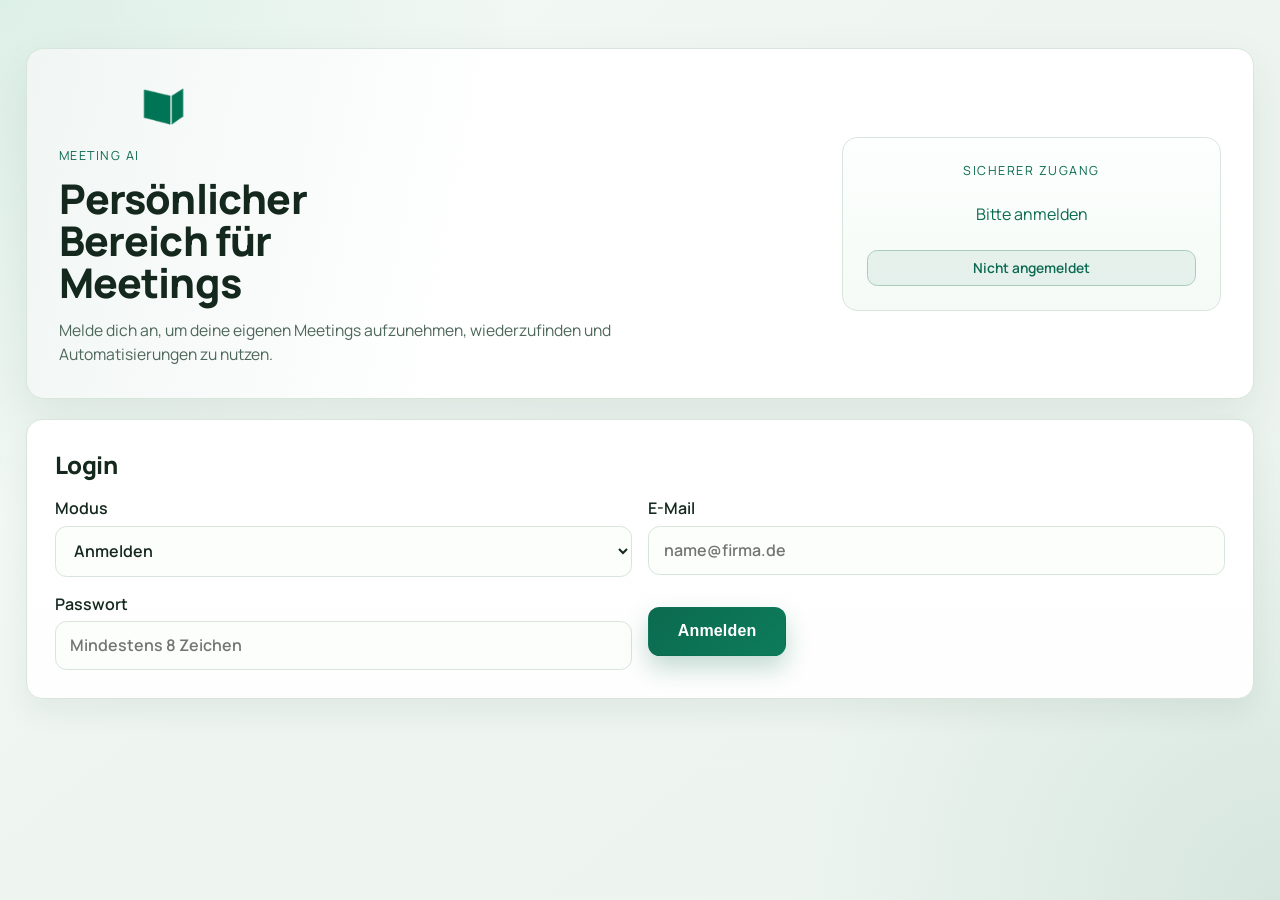
==== frontend/index.html @ eea680cb "initial: aurora minutes azure-only mit auto-update" ====
<!DOCTYPE html>
<html lang="de">
  <head>
    <meta charset="UTF-8" />
    <meta name="viewport" content="width=device-width, initial-scale=1.0" />
    <title>Aurora Minutes</title>
    <link rel="preconnect" href="https://fonts.googleapis.com" />
    <link rel="preconnect" href="https://fonts.gstatic.com" crossorigin />
    <link
      href="https://fonts.googleapis.com/css2?family=Manrope:wght@500;600;700;800&family=Outfit:wght@500;600;700;800&family=Space+Grotesk:wght@400;500;700&display=swap"
      rel="stylesheet"
    />
    <link rel="stylesheet" href="styles.css" />
    <script src="config.js?v=20260415a"></script>
    <script>
      (function () {
        var cfg = window.__APP_CONFIG__ || {};
        var t = cfg.UI_THEME || localStorage.getItem("app-theme") || "aurora";
        document.documentElement.dataset.theme = t;
        if (t === "meetingai") document.title = "Meeting AI Minutes";
      })();
    </script>
  </head>
  <body>
    <main class="app-shell">
      <header class="hero">
        <div id="profileMenu" class="profile-menu hidden">
          <button id="profileMenuTrigger" class="profile-trigger" type="button" aria-expanded="false" aria-haspopup="true">
            <span id="profileInitials" class="profile-avatar">U</span>
            <span id="profileName" class="profile-name">Benutzer</span>
            <span class="profile-caret" aria-hidden="true">&#9662;</span>
          </button>
          <div id="profileDropdown" class="profile-dropdown hidden" role="menu" aria-label="Benutzer-Menue">
            <p id="profileEmail" class="profile-email">-</p>
            <button id="logoutBtn" class="ghost profile-logout-btn" type="button" role="menuitem">Abmelden</button>
          </div>
        </div>
        <div class="brand-intro">
          <div class="brand-mark theme-aurora" aria-hidden="true">A</div>
          <img class="brand-logo theme-meetingai" src="assets/roewaplan-logo.png" alt="ROEWAPLAN" />
          <p class="eyebrow theme-aurora">Aurora</p>
          <p class="eyebrow theme-meetingai">Meeting AI</p>
          <h1>Meetings aufnehmen. Transkript lesen. Minutes fertig.</h1>
          <p class="theme-aurora">
            Aurora fuehrt dich in drei klaren Schritten durch dein Meeting:
            Aufnahme starten oder Datei hochladen, Ergebnis pruefen, Minutes
            exportieren oder senden.
          </p>
          <p class="theme-meetingai">
            Meeting AI fuehrt dich in drei klaren Schritten durch dein Meeting:
            Aufnahme starten oder Datei hochladen, Ergebnis pruefen, Minutes
            exportieren oder senden.
          </p>
        </div>
        <div class="hero-card">
          <p class="hero-label theme-aurora">Aurora Status</p>
          <p class="hero-label theme-meetingai">Meeting AI Status</p>
          <p id="statusText" role="status" aria-live="polite">Bereit fuer Aufnahme</p>
          <span id="apiStatusBadge" class="hero-chip hero-chip-soft">Verbindung wird geprueft</span>
          <span id="timer">00:00:00</span>
        </div>
      </header>

      <section class="workspace-shell">
        <aside class="panel meeting-sidebar">
          <div class="meeting-sidebar-header">
            <h2>Meine Meetings</h2>
          </div>
          <div class="meeting-overview-card">
            <h3 id="selectedMeetingTitle">Kein Meeting geladen</h3>
            <p id="selectedMeetingMeta" class="hint">Starte eine Aufnahme oder lade eine Datei hoch.</p>
          </div>
          <div class="meeting-detail-actions">
            <button id="cancelMeetingBtn" class="ghost" type="button" disabled>Verarbeitung stoppen</button>
            <button id="deleteMeetingBtn" class="ghost" type="button" disabled>Meeting loeschen</button>
          </div>
          <div id="meetingList" class="meeting-list">
            <p class="hint">Bitte anmelden, um Meetings zu sehen.</p>
          </div>
        </aside>

        <section class="meeting-detail">
          <section class="panel">
            <div class="controls">
              <button id="recordBtn" class="primary record-toggle" type="button" aria-pressed="false">
                Aufnahme starten
              </button>
              <button id="stopBtn" class="ghost hidden" disabled>Stopp &amp; hochladen</button>
              <label class="ghost file-label">
                <input id="fileInput" type="file" accept="audio/*" hidden />
                Datei hochladen
              </label>
              <span class="local-pill">&#10003; DSGVO</span>
            </div>
            <div class="local-info">
              <div>
                <strong>So funktioniert es</strong>
                <p class="hint">
                  1. Aufnahme starten oder Datei hochladen.
                  2. Transkript pruefen.
                  3. Minutes direkt ansehen, exportieren oder senden.
                </p>
              </div>
              <div class="local-icon" aria-hidden="true">&#10022;</div>
            </div>
            <div id="audioCard" class="audio-card hidden">
              <div>
                <p class="eyebrow">Aktuelle Aufnahme</p>
                <p class="hint">Hoere die Quelle kurz an, bevor du sie weiterverarbeitest.</p>
              </div>
              <audio id="audioPlayer" controls preload="none"></audio>
            </div>
            <div class="progress-card">
              <div class="progress-header">
                <p class="eyebrow">Verarbeitung</p>
                <span id="progressLabel">Bereit</span>
              </div>
              <p id="progressRuntime" class="hint hidden">Verarbeitungszeit: 00:00</p>
              <p id="asyncJobStatus" class="hint async-job-status hidden"></p>
              <div class="progress-bar">
                <div id="progressFill"></div>
              </div>
              <ul id="workflowSteps" class="workflow-steps"></ul>
            </div>
          </section>

          <section class="panel">
            <div class="transcript-header">
              <h2>Transkript</h2>
              <div id="transcriptSpeakerControls" class="transcript-speaker-controls hidden">
                <label class="speaker-toggle" for="transcriptSpeakerToggle">
                  <input id="transcriptSpeakerToggle" type="checkbox" checked />
                  <span>Sprechererkennung</span>
                </label>
              </div>
            </div>
            <p id="transcriptSpeakerHint" class="hint transcript-speaker-hint hidden">
              Wenn die Sprechererkennung aktiv ist, kannst du Sprecher anhoeren und benennen.
            </p>
            <div id="transcript" class="transcript"></div>
            <section id="speakerPanel" class="speaker-panel hidden">
              <div class="speaker-panel-header">
                <h3>Sprecher benennen</h3>
                <p class="hint">
                  Passe die erkannten Sprecher nach der Analyse an. Aenderungen erscheinen sofort im Transkript und in den Minutes.
                </p>
              </div>
              <div id="speakerEditor" class="speaker-editor"></div>
            </section>
          </section>

          <section class="panel minutes-pane">
            <div class="minutes-header">
              <h2>Minutes</h2>
              <div class="minutes-actions">
                <button id="editMinutesBtn" class="ghost" type="button" disabled>Bearbeiten</button>
                <button id="downloadBtn" class="ghost" type="button" disabled>Exportieren</button>
                <button id="sendBtn" class="primary" type="button" disabled>Senden</button>
              </div>
            </div>
            <div id="minutes" class="summary-card minutes-card">
              Lade eine Aufnahme hoch, um automatisch Agenda, Entscheidungen,
              Action Items und Risiken erstellen zu lassen.
            </div>
          </section>

        </section>
      </section>
    </main>

    <div id="roomModal" class="modal hidden" role="dialog" aria-modal="true" aria-labelledby="roomModalTitle">
      <div class="modal-content">
        <button id="roomModalClose" class="modal-close" aria-label="Popup schliessen">&times;</button>
        <p class="eyebrow">Meeting versenden</p>
        <h3 id="roomModalTitle">Raum auswaehlen</h3>
        <p class="hint">Waehle den Raum, in dem das Meeting stattgefunden hat.</p>
        <div class="room-options">
          <label class="room-option">
            <input type="radio" name="sendTarget" value="E01-115 SWS" checked />
            <span>E01-115 SWS</span>
          </label>
          <label class="room-option">
            <input type="radio" name="sendTarget" value="E02-215 IB" />
            <span>E02-215 IB</span>
          </label>
          <label class="room-option">
            <input type="radio" name="sendTarget" value="E03-302 TV" />
            <span>E03-302 TV</span>
          </label>
          <label class="room-option">
            <input type="radio" name="sendTarget" value="E03-301 Beamer" />
            <span>E03-301 Beamer</span>
          </label>
          <label class="room-option">
            <input type="radio" name="sendTarget" value="E00-01 Kreativraum" />
            <span>E00-01 Kreativraum</span>
          </label>
        </div>
        <label class="room-option notify-option">
          <input id="notifyActionItemsToggle" type="checkbox" checked />
          <span>Action Items an Owner senden (auch externe Personen)</span>
        </label>
        <section id="actionItemNotifyDetails" class="minutes-repeatable-group hidden">
          <div class="minutes-repeatable-header">
            <h3>Owner & Aufgaben</h3>
            <p class="hint">E-Mail-Adresse und Entwurf pro Aufgabe anpassbar.</p>
          </div>
          <div id="actionItemNotifyList" class="meeting-list">
            <p class="hint">Keine Action Items erkannt.</p>
          </div>
        </section>
        <div class="modal-actions">
          <button id="roomModalCancel" class="ghost">Abbrechen</button>
          <button id="confirmSendBtn" class="primary">Jetzt senden</button>
        </div>
      </div>
    </div>

    <div id="actionItemDraftModal" class="modal hidden" role="dialog" aria-modal="true" aria-labelledby="actionItemDraftTitle">
      <div class="modal-content">
        <button id="actionItemDraftClose" class="modal-close" aria-label="Popup schliessen">&times;</button>
        <p class="eyebrow">E-Mail-Entwurf</p>
        <h3 id="actionItemDraftTitle">Aufgaben-Mail anpassen</h3>
        <p id="actionItemDraftMeta" class="hint"></p>
        <label class="minutes-field">
          <span>KI-Entwurf (bearbeitbar)</span>
          <textarea id="actionItemDraftText" rows="12"></textarea>
        </label>
        <div class="modal-actions">
          <button id="actionItemDraftCancel" class="ghost">Abbrechen</button>
          <button id="actionItemDraftSave" class="primary">Übernehmen</button>
        </div>
      </div>
    </div>

    <div id="toast" class="toast hidden" role="status" aria-live="polite"></div>

    <script src="release-popup.js?v=20260526a"></script>
    <script type="module" src="app.js?v=20260415a"></script>
  </body>
</html>
---- frontend/styles.css ----
:root {
  color-scheme: light;
  --bg: #07111f;
  --bg-soft: #0d1728;
  --panel: rgba(10, 20, 35, 0.88);
  --panel-strong: rgba(12, 24, 42, 0.96);
  --surface: rgba(255, 255, 255, 0.04);
  --surface-strong: rgba(255, 255, 255, 0.07);
  --border: rgba(124, 196, 255, 0.16);
  --border-strong: rgba(142, 247, 255, 0.22);
  --accent: #27d3ff;
  --accent-strong: #8ef7ff;
  --accent-warm: #ff8f3d;
  --text: #f4f8ff;
  --muted: #94a8c5;
  --danger: #ff5d7a;
  font-size: 16px;
}

* {
  box-sizing: border-box;
}

html,
body {
  margin: 0;
  min-height: 100vh;
}

body {
  position: relative;
  overflow-x: hidden;
  background:
    radial-gradient(circle at top left, rgba(39, 211, 255, 0.18), transparent 28%),
    radial-gradient(circle at top right, rgba(255, 143, 61, 0.14), transparent 24%),
    linear-gradient(160deg, #07111f 0%, #0b1424 42%, #091320 100%);
  color: var(--text);
  font-family: "Space Grotesk", system-ui, -apple-system, BlinkMacSystemFont, sans-serif;
}

.app-shell {
  position: relative;
  z-index: 1;
  width: min(1560px, 96vw);
  margin: 0 auto;
  padding: 3rem 0 4rem;
  display: flex;
  flex-direction: column;
  gap: 1.5rem;
}

.settings-shell {
  width: min(1180px, 92vw);
}

.hero {
  position: relative;
  overflow: hidden;
  display: grid;
  grid-template-columns: minmax(0, 2fr) minmax(280px, 1fr);
  gap: 1.5rem;
  align-items: center;
  padding: 2rem;
  border-radius: 2rem;
  border: 1px solid rgba(142, 247, 255, 0.12);
  background:
    radial-gradient(circle at 20% 20%, rgba(39, 211, 255, 0.12), transparent 28%),
    linear-gradient(140deg, rgba(14, 28, 49, 0.96), rgba(8, 16, 29, 0.96));
  box-shadow: 0 28px 80px rgba(0, 0, 0, 0.34);
}

.profile-menu {
  position: absolute;
  top: 1rem;
  right: 1rem;
  z-index: 3;
}

.profile-trigger {
  display: inline-flex;
  align-items: center;
  gap: 0.6rem;
  min-height: 2.4rem;
  padding: 0.35rem 0.8rem 0.35rem 0.35rem;
  border-radius: 999px;
  border: 1px solid rgba(142, 247, 255, 0.2);
  background: rgba(6, 12, 24, 0.72);
  color: var(--text);
  font-weight: 600;
}

.profile-avatar {
  display: inline-flex;
  align-items: center;
  justify-content: center;
  width: 1.8rem;
  height: 1.8rem;
  border-radius: 999px;
  background: linear-gradient(120deg, var(--accent), var(--accent-warm));
  color: #06101c;
  font-size: 0.82rem;
  font-weight: 800;
}

.profile-name {
  max-width: 13rem;
  overflow: hidden;
  text-overflow: ellipsis;
  white-space: nowrap;
}

.profile-caret {
  font-size: 0.65rem;
  color: var(--muted);
}

.profile-dropdown {
  position: absolute;
  top: calc(100% + 0.45rem);
  right: 0;
  min-width: 230px;
  padding: 0.8rem;
  border-radius: 0.9rem;
  border: 1px solid var(--border);
  background: var(--panel-strong);
  box-shadow: 0 18px 34px rgba(0, 0, 0, 0.26);
}

.profile-email {
  margin: 0 0 0.7rem;
  color: var(--muted);
  font-size: 0.9rem;
  word-break: break-word;
}

.profile-logout-btn {
  width: 100%;
  justify-content: center;
}

.hero::before,
.hero::after {
  content: "";
  position: absolute;
  border-radius: 50%;
  pointer-events: none;
}

.hero::before {
  inset: -120px auto auto -120px;
  width: 260px;
  height: 260px;
  background: radial-gradient(circle, rgba(39, 211, 255, 0.16), transparent 70%);
}

.hero::after {
  inset: auto -80px -120px auto;
  width: 360px;
  height: 360px;
  background: radial-gradient(circle, rgba(255, 143, 61, 0.12), transparent 72%);
}

.brand-intro {
  position: relative;
  z-index: 1;
  display: flex;
  flex-direction: column;
  gap: 0.9rem;
}

.brand-mark {
  display: inline-flex;
  align-items: center;
  justify-content: center;
  width: 3.7rem;
  height: 3.7rem;
  border-radius: 1.2rem;
  background:
    linear-gradient(145deg, rgba(39, 211, 255, 0.24), rgba(255, 143, 61, 0.18)),
    rgba(255, 255, 255, 0.04);
  border: 1px solid rgba(142, 247, 255, 0.24);
  color: var(--text);
  font-family: "Outfit", sans-serif;
  font-size: 1.8rem;
  font-weight: 800;
  box-shadow: inset 0 0 0 1px rgba(255, 255, 255, 0.05);
}

.eyebrow,
.hero-label {
  margin: 0;
  text-transform: uppercase;
  letter-spacing: 0.18em;
  font-size: 0.78rem;
  color: var(--accent-strong);
}

.hero h1,
.transcript-header h2,
.minutes-header h2,
.meeting-sidebar-header h2,
.meeting-detail-header h2,
.hardware-card-header h2,
.settings-card-header h2,
.lab-header h2 {
  margin: 0;
  font-family: "Outfit", "Space Grotesk", sans-serif;
  letter-spacing: -0.04em;
}

.hero h1 {
  max-width: 13ch;
  font-size: clamp(1.95rem, 3.2vw, 3.1rem);
  line-height: 1.02;
}

.brand-intro > p:last-of-type {
  max-width: 62ch;
  margin: 0;
  color: var(--muted);
  font-size: 0.98rem;
  line-height: 1.55;
}

.hero-badges {
  display: flex;
  flex-wrap: wrap;
  gap: 0.65rem;
}

.hero-chip,
.local-pill {
  display: inline-flex;
  align-items: center;
  min-height: 2.2rem;
  padding: 0.45rem 0.9rem;
  border-radius: 999px;
  border: 1px solid rgba(142, 247, 255, 0.14);
  background: rgba(255, 255, 255, 0.07);
  color: var(--text);
  font-size: 0.86rem;
  font-weight: 600;
}

.hero-chip-soft {
  justify-content: center;
  background: rgba(255, 255, 255, 0.05);
  color: var(--muted);
}

.hero-card {
  position: relative;
  z-index: 1;
  display: flex;
  flex-direction: column;
  gap: 0.55rem;
  padding: 1.5rem;
  border-radius: 1.6rem;
  border: 1px solid rgba(142, 247, 255, 0.14);
  background:
    linear-gradient(180deg, rgba(255, 255, 255, 0.08), rgba(255, 255, 255, 0.03)),
    rgba(8, 16, 30, 0.74);
  box-shadow: inset 0 0 0 1px rgba(255, 255, 255, 0.04);
  color: var(--accent-strong);
  text-align: center;
}

.hero-card #timer {
  font-size: 1.8rem;
  font-weight: 700;
  letter-spacing: 0.12rem;
  color: var(--text);
}

.icon-link {
  position: absolute;
  top: 1.25rem;
  right: 1.25rem;
  z-index: 2;
  display: inline-flex;
  align-items: center;
  justify-content: center;
  width: 3rem;
  height: 3rem;
  border-radius: 999px;
  background: rgba(255, 255, 255, 0.08);
  border: 1px solid rgba(142, 247, 255, 0.14);
  color: var(--text);
  text-decoration: none;
  box-shadow: 0 14px 30px rgba(0, 0, 0, 0.22);
  transition: transform 120ms ease, box-shadow 120ms ease, border-color 120ms ease;
}

.back-link {
  right: auto;
  left: 1.25rem;
}

.icon-link:hover {
  transform: translateY(-2px) rotate(8deg);
  box-shadow: 0 18px 34px rgba(0, 0, 0, 0.28);
  border-color: rgba(142, 247, 255, 0.28);
}

.settings-link {
  right: 1.25rem;
  left: auto;
}

.panel {
  display: flex;
  flex-direction: column;
  gap: 1rem;
  padding: 1.75rem;
  border-radius: 1.6rem;
  border: 1px solid var(--border);
  background:
    linear-gradient(180deg, rgba(18, 30, 49, 0.92), rgba(9, 18, 32, 0.92));
  box-shadow: 0 24px 48px rgba(0, 0, 0, 0.22);
}

.controls,
.meeting-detail-actions,
.minutes-actions,
.settings-actions,
.settings-quick-actions,
.lab-controls {
  display: flex;
  flex-wrap: wrap;
  gap: 0.75rem;
  align-items: center;
}

.workspace-shell,
.two-column {
  display: grid;
  grid-template-columns: clamp(320px, 23vw, 420px) minmax(0, 1fr);
  gap: 1.25rem;
  align-items: start;
}

.quick-facts {
  display: grid;
  grid-template-columns: repeat(3, minmax(0, 1fr));
  gap: 0.9rem;
}

.quick-fact-card {
  padding: 1rem 1.1rem;
  border-radius: 1.2rem;
  border: 1px solid var(--border);
  background:
    linear-gradient(180deg, rgba(255, 255, 255, 0.05), rgba(255, 255, 255, 0.03)),
    rgba(9, 18, 32, 0.76);
}

.quick-fact-card strong {
  display: block;
  margin-bottom: 0.35rem;
  color: var(--accent-strong);
}

.meeting-sidebar,
.meeting-detail,
.minutes-pane,
.lab-panel,
.settings-form {
  display: flex;
  flex-direction: column;
  gap: 1rem;
  min-width: 0;
}

.settings-form {
  gap: 1.25rem;
}

.meeting-sidebar {
  position: sticky;
  top: 1.5rem;
  align-self: start;
  max-height: calc(100vh - 2.5rem);
  overflow: hidden;
}

.meeting-sidebar .meeting-list {
  overflow-y: auto;
  max-height: calc(100vh - 22rem);
  padding-right: 0.25rem;
}

.sidebar-action-button {
  width: 100%;
}

.meeting-overview-card h3 {
  margin: 0.25rem 0 0.45rem;
  font-family: "Outfit", "Space Grotesk", sans-serif;
  font-size: 1.25rem;
}

.meeting-sidebar-header,
.meeting-detail-header,
.transcript-header,
.minutes-header,
.lab-header,
.hardware-card-header,
.settings-card-header,
.minutes-repeatable-header,
.minutes-toolbar {
  display: flex;
  justify-content: space-between;
  align-items: start;
  gap: 1rem;
  flex-wrap: wrap;
}

.meeting-name-field,
.settings-field,
.minutes-field {
  display: flex;
  flex-direction: column;
  gap: 0.4rem;
  font-weight: 600;
  color: var(--text);
}

.transcript-speaker-controls {
  display: flex;
  align-items: center;
  gap: 0.75rem;
  flex-wrap: wrap;
}

.speaker-toggle {
  display: inline-flex;
  align-items: center;
  gap: 0.55rem;
  font-weight: 600;
  color: var(--text);
}

.speaker-toggle input {
  width: 1rem;
  height: 1rem;
  accent-color: var(--accent);
}

.meeting-name-field {
  min-width: min(320px, 100%);
}

.settings-field-full {
  grid-column: 1 / -1;
}

.settings-field-toggle {
  flex-direction: row;
  align-items: center;
  justify-content: space-between;
  gap: 1rem;
  padding: 0.78rem 0.92rem;
  border-radius: 0.9rem;
  border: 1px solid rgba(142, 247, 255, 0.14);
  background: rgba(255, 255, 255, 0.04);
}

.settings-field-toggle .settings-field-toggle-label {
  display: flex;
  flex-direction: column;
  gap: 0.2rem;
}

.settings-field-toggle .settings-field-toggle-label .hint {
  font-weight: 400;
}

.settings-field-toggle input[type="checkbox"] {
  width: 1.1rem;
  height: 1.1rem;
  accent-color: var(--accent);
  flex: 0 0 auto;
}

.meeting-name-field input,
.settings-field input,
.settings-field select,
.minutes-field input,
.minutes-field textarea,
.minutes-repeatable-item input,
.minutes-repeatable-item textarea,
.lab-table textarea {
  width: 100%;
  padding: 0.78rem 0.92rem;
  border-radius: 0.9rem;
  border: 1px solid rgba(142, 247, 255, 0.14);
  background: rgba(255, 255, 255, 0.05);
  color: var(--text);
  font: inherit;
}

.meeting-name-field input:focus,
.settings-field input:focus,
.settings-field select:focus,
.minutes-field input:focus,
.minutes-field textarea:focus,
.minutes-repeatable-item input:focus,
.minutes-repeatable-item textarea:focus,
.lab-table textarea:focus {
  outline: none;
  border-color: var(--accent);
  box-shadow: 0 0 0 3px rgba(39, 211, 255, 0.14);
}

button,
.file-label {
  border: 1px solid transparent;
  border-radius: 999px;
  font-size: 1rem;
  padding: 0.9rem 1.8rem;
  cursor: pointer;
  transition: transform 120ms ease, box-shadow 120ms ease, border-color 120ms ease, color 120ms ease;
}

button:disabled {
  opacity: 0.4;
  cursor: not-allowed;
}

.primary {
  background: linear-gradient(120deg, var(--accent), var(--accent-warm));
  color: #06101c;
  font-weight: 700;
  box-shadow: 0 14px 30px rgba(39, 211, 255, 0.22);
}

.record-toggle {
  position: relative;
  isolation: isolate;
  min-width: 14rem;
  padding-left: 2.35rem;
}

.record-toggle::before,
.record-toggle::after {
  content: "";
  position: absolute;
  pointer-events: none;
  transition: transform 180ms ease, opacity 180ms ease;
}

.record-toggle::before {
  top: 50%;
  left: 1.05rem;
  width: 0.62rem;
  height: 0.62rem;
  border-radius: 999px;
  background: #0a1a2c;
  transform: translateY(-50%) scale(0.65);
  opacity: 0.88;
}

.record-toggle::after {
  inset: -5px;
  border-radius: 999px;
  border: 1px solid rgba(255, 107, 144, 0);
  opacity: 0;
  transform: scale(0.96);
}

.record-toggle.recording-active {
  background: linear-gradient(120deg, #ff6b90, #ff934d);
  color: #fff5f8;
  box-shadow: 0 16px 36px rgba(255, 107, 144, 0.34);
  animation: record-button-pulse 1.3s ease-in-out infinite;
}

.record-toggle.recording-active::before {
  background: #ffe6ee;
  transform: translateY(-50%) scale(1);
  opacity: 1;
}

.record-toggle.recording-active::after {
  border-color: rgba(255, 107, 144, 0.45);
  opacity: 1;
  animation: record-button-ripple 1.45s ease-out infinite;
}

.record-toggle.recording-busy {
  box-shadow: 0 16px 32px rgba(39, 211, 255, 0.3);
}

@keyframes record-button-pulse {
  0%,
  100% {
    transform: translateY(0) scale(1);
  }
  50% {
    transform: translateY(-1px) scale(1.02);
  }
}

@keyframes record-button-ripple {
  0% {
    transform: scale(0.92);
    opacity: 0.52;
  }
  70% {
    transform: scale(1.15);
    opacity: 0.06;
  }
  100% {
    transform: scale(1.22);
    opacity: 0;
  }
}

@media (prefers-reduced-motion: reduce) {
  .record-toggle.recording-active,
  .record-toggle.recording-active::after {
    animation: none;
  }
}

.ghost {
  background: rgba(255, 255, 255, 0.03);
  border-color: rgba(142, 247, 255, 0.16);
  color: var(--text);
}

button:not(:disabled):hover,
.file-label:hover {
  transform: translateY(-2px);
  box-shadow: 0 16px 28px rgba(0, 0, 0, 0.24);
  border-color: rgba(142, 247, 255, 0.26);
}

.file-label {
  display: inline-flex;
  align-items: center;
  justify-content: center;
}

.hint {
  margin: 0;
  color: var(--muted);
}

.local-info,
.speaker-count-card,
.audio-card,
.progress-card,
.settings-note,
.settings-card,
.hardware-card,
.summary-card,
.segment,
.speaker-panel,
.meeting-list-item,
.minutes-repeatable-group,
.workflow-step,
.hardware-metric {
  border: 1px solid var(--border);
  background: rgba(255, 255, 255, 0.04);
  box-shadow: inset 0 0 0 1px rgba(255, 255, 255, 0.03);
}

.local-info,
.speaker-count-card,
.audio-card,
.progress-card,
.settings-note,
.settings-card,
.hardware-card,
.speaker-panel {
  padding: 1rem 1.1rem;
  border-radius: 1.2rem;
}

.settings-card-section {
  padding: 1.2rem;
  border-radius: 1.3rem;
  background:
    linear-gradient(180deg, rgba(255, 255, 255, 0.06), rgba(255, 255, 255, 0.03)),
    rgba(7, 15, 28, 0.78);
}

.settings-section-copy {
  max-width: 34rem;
  margin: 0;
}

.local-info {
  display: flex;
  justify-content: space-between;
  gap: 1rem;
}

.local-icon {
  font-size: 2rem;
  line-height: 1;
  color: var(--accent-strong);
}

.meeting-list {
  display: flex;
  flex-direction: column;
  gap: 0.75rem;
}

.meeting-list-item {
  padding: 1rem;
  border-radius: 1rem;
  cursor: pointer;
  transition: border-color 120ms ease, transform 120ms ease, box-shadow 120ms ease;
}

.meeting-list-item-single {
  background:
    linear-gradient(180deg, rgba(39, 211, 255, 0.08), rgba(255, 143, 61, 0.05)),
    rgba(255, 255, 255, 0.04);
}

.meeting-list-item:hover {
  transform: translateY(-2px);
  border-color: rgba(142, 247, 255, 0.28);
  box-shadow: 0 16px 30px rgba(0, 0, 0, 0.2);
}

.meeting-list-item-active {
  border-color: rgba(39, 211, 255, 0.34);
  background:
    linear-gradient(180deg, rgba(39, 211, 255, 0.12), rgba(255, 143, 61, 0.06)),
    rgba(255, 255, 255, 0.04);
}

.meeting-list-item-header {
  display: flex;
  justify-content: space-between;
  gap: 0.75rem;
  align-items: start;
}

.meeting-list-item h3 {
  margin: 0;
  font-size: 1rem;
}

.meeting-list-meta {
  margin-top: 0.45rem;
  display: flex;
  flex-direction: column;
  gap: 0.25rem;
  color: var(--muted);
  font-size: 0.9rem;
}

.meeting-list-item:focus-visible,
button:focus-visible,
.file-label:focus-within,
.icon-link:focus-visible,
.room-option:focus-within,
audio:focus-visible {
  outline: 2px solid var(--accent-strong);
  outline-offset: 3px;
}

.meeting-status-badge,
.hardware-badge {
  display: inline-flex;
  align-items: center;
  justify-content: center;
  min-height: 2rem;
  padding: 0.35rem 0.8rem;
  border-radius: 999px;
  font-size: 0.84rem;
  font-weight: 700;
}

.meeting-status-queued,
.hardware-badge-neutral {
  background: rgba(255, 255, 255, 0.08);
  color: #d6e8ff;
}

.meeting-status-running,
.hardware-badge-medium {
  background: rgba(255, 143, 61, 0.16);
  color: #ffd1ab;
}

.meeting-status-completed,
.hardware-badge-high {
  background: rgba(39, 211, 255, 0.16);
  color: var(--accent-strong);
}

.meeting-status-failed,
.hardware-badge-low {
  background: rgba(255, 93, 122, 0.14);
  color: #ffc0cb;
}

.transcript {
  max-height: 520px;
  overflow-y: auto;
  display: flex;
  flex-direction: column;
  gap: 0.75rem;
  padding-right: 0.4rem;
}

.transcript:empty::before {
  content: "Noch keine Daten.";
  color: var(--muted);
}

.segment,
.summary-card,
.minutes-section {
  padding: 1rem 1.1rem;
  border-radius: 1.1rem;
}

.segment header {
  display: flex;
  justify-content: space-between;
  gap: 0.75rem;
  margin-bottom: 0.4rem;
  color: var(--muted);
  font-size: 0.9rem;
}

.transcript-block p {
  margin: 0;
  line-height: 1.75;
  white-space: pre-wrap;
}

.transcript-entry-list {
  display: flex;
  flex-direction: column;
  gap: 0.9rem;
}

.transcript-entry {
  display: flex;
  flex-direction: column;
  gap: 0.2rem;
}

.transcript-entry-speaker {
  font-weight: 700;
  color: var(--accent-strong);
}

.transcript-entry-text {
  margin: 0;
  line-height: 1.75;
  white-space: pre-wrap;
}

.transcript-inline-speaker {
  font-weight: 700;
  color: var(--accent-strong);
}

.speaker-panel-header {
  display: flex;
  flex-direction: column;
  gap: 0.35rem;
  margin-bottom: 0.8rem;
}

.speaker-editor {
  display: flex;
  flex-direction: column;
  gap: 0.75rem;
}

.speaker-row {
  display: flex;
  align-items: center;
  gap: 0.7rem;
  flex-wrap: wrap;
}

.speaker-row label {
  min-width: 90px;
  font-weight: 600;
}

.speaker-row input {
  flex: 1 1 220px;
  padding: 0.7rem 0.9rem;
  border-radius: 0.8rem;
  border: 1px solid rgba(142, 247, 255, 0.14);
  background: rgba(255, 255, 255, 0.05);
  color: var(--text);
}

.speaker-audio-btn {
  padding: 0.6rem 1.2rem;
  font-size: 0.9rem;
}

.minutes-card,
.minutes-editor {
  display: flex;
  flex-direction: column;
  gap: 1rem;
}

.minutes-grid,
.settings-grid,
.settings-grid-wide,
.hardware-grid {
  display: grid;
  grid-template-columns: repeat(2, minmax(0, 1fr));
  gap: 1rem;
}

.hardware-grid {
  grid-template-columns: repeat(3, minmax(0, 1fr));
}

.minutes-card ul {
  margin: 0;
  padding-left: 1.25rem;
  display: flex;
  flex-direction: column;
  gap: 0.5rem;
}

.minutes-card p {
  line-height: 1.65;
}

.minutes-repeatable-group {
  display: flex;
  flex-direction: column;
  gap: 0.85rem;
  padding: 1rem;
  border-radius: 1rem;
}

.minutes-repeatable-item {
  display: grid;
  grid-template-columns: repeat(auto-fit, minmax(180px, 1fr));
  gap: 0.75rem;
  padding: 0.9rem;
  border-radius: 0.95rem;
  border: 1px solid var(--border);
  background: rgba(255, 255, 255, 0.04);
}

.minutes-repeatable-item-actions {
  display: flex;
  justify-content: flex-end;
  align-items: end;
}

.minutes-field textarea,
.minutes-repeatable-item textarea,
.lab-table textarea {
  resize: vertical;
  min-height: 120px;
}

.audio-card {
  display: flex;
  justify-content: space-between;
  gap: 1rem;
  flex-wrap: wrap;
  align-items: center;
}

.audio-card audio {
  flex: 1 1 260px;
}

.progress-header {
  display: flex;
  justify-content: space-between;
  gap: 1rem;
  align-items: center;
}

.async-job-status {
  margin-top: -0.1rem;
  color: var(--accent-strong);
  font-weight: 600;
}

#progressRuntime {
  color: var(--text);
  font-weight: 500;
}

.progress-bar {
  width: 100%;
  height: 10px;
  border-radius: 999px;
  background: rgba(255, 255, 255, 0.08);
  overflow: hidden;
}

.progress-bar div {
  width: 0;
  height: 100%;
  border-radius: 999px;
  background: linear-gradient(120deg, var(--accent), var(--accent-warm));
  transition: width 240ms ease;
}

.workflow-steps {
  list-style: none;
  margin: 0;
  padding: 0;
  display: flex;
  flex-wrap: wrap;
  gap: 0.55rem;
}

.workflow-step {
  flex: 1 1 140px;
  min-width: 140px;
  padding: 0.8rem;
  border-radius: 0.95rem;
}

.workflow-step.active {
  border-color: rgba(39, 211, 255, 0.28);
  background: rgba(39, 211, 255, 0.1);
}

.workflow-step.completed {
  border-color: rgba(255, 143, 61, 0.2);
  background: rgba(255, 143, 61, 0.08);
}

.workflow-step.disabled {
  opacity: 0.6;
}

.workflow-step span {
  display: block;
  font-weight: 600;
  color: var(--text);
}

.workflow-step p {
  margin: 0.3rem 0 0;
  color: var(--muted);
  font-size: 0.86rem;
}

.settings-note strong,
.hardware-label {
  display: block;
  margin-bottom: 0.35rem;
  color: var(--accent-strong);
}

.hardware-label {
  margin-bottom: 0.2rem;
  font-size: 0.82rem;
  text-transform: uppercase;
  letter-spacing: 0.08em;
}

.hardware-metric {
  padding: 0.95rem 1rem;
  border-radius: 1rem;
}

.hardware-message {
  margin: 0;
}

.lab-table-wrapper {
  overflow-x: auto;
}

.lab-table {
  width: 100%;
  border-collapse: collapse;
}

.lab-table th,
.lab-table td {
  padding: 0.7rem 0.8rem;
  border: 1px solid var(--border);
  background: rgba(255, 255, 255, 0.03);
  text-align: left;
  vertical-align: top;
}

.lab-table th {
  color: var(--accent-strong);
}

.lab-remove {
  margin-top: 0.45rem;
  border: none;
  background: transparent;
  color: var(--danger);
  cursor: pointer;
}

.lab-prediction {
  font-weight: 700;
  color: var(--accent-strong);
}

.lab-minutes-card {
  background: rgba(255, 255, 255, 0.04);
}

.toast {
  position: fixed;
  right: 2rem;
  bottom: 2rem;
  z-index: 1500;
  min-width: 240px;
  padding: 0.9rem 1.4rem;
  border-radius: 1rem;
  color: #06101c;
  font-weight: 700;
  box-shadow: 0 20px 40px rgba(0, 0, 0, 0.28);
}

.toast-success {
  background: linear-gradient(120deg, var(--accent), var(--accent-warm));
}

.toast-error {
  background: linear-gradient(120deg, #ff7a93, #ff5d7a);
}

.toast-info {
  background: linear-gradient(120deg, #8ef7ff, #6acbff);
}

.modal {
  position: fixed;
  inset: 0;
  z-index: 1000;
  display: flex;
  align-items: center;
  justify-content: center;
  padding: 1.25rem;
  background: rgba(3, 8, 16, 0.72);
  overflow-y: auto;
}

.modal-content {
  position: relative;
  width: min(420px, 92vw);
  max-height: calc(100vh - 2.5rem);
  overflow-y: auto;
  padding: 1.5rem;
  border-radius: 1.4rem;
  border: 1px solid var(--border);
  background: var(--panel-strong);
  box-shadow: 0 28px 80px rgba(0, 0, 0, 0.34);
}

#roomModal .modal-content {
  width: min(980px, 95vw);
}

#actionItemDraftModal .modal-content {
  width: min(980px, 95vw);
}

.modal-close {
  position: absolute;
  top: 1rem;
  right: 1rem;
  background: transparent;
  border: none;
  color: var(--muted);
  font-size: 1.5rem;
}

.room-options {
  display: flex;
  flex-direction: column;
  gap: 0.75rem;
  margin: 0.8rem 0 1rem;
}

.room-option {
  display: flex;
  align-items: center;
  gap: 0.7rem;
  padding: 0.8rem 1rem;
  border-radius: 0.95rem;
  border: 1px solid var(--border);
  background: rgba(255, 255, 255, 0.04);
  cursor: pointer;
}

.action-item-notify-item {
  cursor: default;
}

.action-item-notify-task {
  margin: 0;
  font-size: 0.96rem;
  line-height: 1.35;
}

.action-item-email-field {
  margin-top: 0.6rem;
}

.action-item-draft-btn {
  white-space: nowrap;
}

.modal-actions {
  display: flex;
  justify-content: flex-end;
  gap: 0.75rem;
  margin-top: 1rem;
}

.hidden {
  display: none !important;
}

.sr-only {
  position: absolute;
  width: 1px;
  height: 1px;
  padding: 0;
  margin: -1px;
  overflow: hidden;
  clip: rect(0, 0, 0, 0);
  white-space: nowrap;
  border: 0;
}

progress {
  width: 100%;
  height: 10px;
}

@media (max-width: 980px) {
  .hero,
  .workspace-shell,
  .two-column,
  .quick-facts,
  .settings-grid,
  .settings-grid-wide,
  .hardware-grid,
  .minutes-grid {
    grid-template-columns: 1fr;
  }

  .hero h1 {
    max-width: none;
  }
}

@media (max-width: 640px) {
  .app-shell {
    width: min(94vw, 1280px);
    padding-top: 1.5rem;
  }

  .hero,
  .panel {
    padding: 1.2rem;
  }

  .icon-link,
  .back-link {
    top: 0.9rem;
  }

  .meeting-detail-actions,
  .minutes-actions,
  .controls {
    align-items: stretch;
  }

  button,
  .file-label {
    width: 100%;
    justify-content: center;
  }

  .toast {
    right: 1rem;
    left: 1rem;
    bottom: 1rem;
    min-width: 0;
  }
}

/* ─── Brand logo ─────────────────────────────────────────────────────────── */

.brand-logo {
  height: 3rem;
  width: auto;
  max-width: 180px;
  object-fit: contain;
}

/* ─── Theme visibility helpers ───────────────────────────────────────────── */

.theme-meetingai { display: none; }
[data-theme="meetingai"] .theme-aurora { display: none; }
[data-theme="meetingai"] p.theme-meetingai { display: block; }
[data-theme="meetingai"] img.theme-meetingai { display: block; }

/* Theme: Meeting AI (ROEWAPLAN) */
[data-theme="meetingai"] {
  --bg: #eff5f1;
  --bg-soft: #e4eee7;
  --panel: #ffffff;
  --panel-strong: #ffffff;
  --surface: rgba(11, 106, 79, 0.05);
  --surface-strong: rgba(11, 106, 79, 0.1);
  --border: #d7e5dc;
  --border-strong: #aacdbb;
  --accent: #0b6a4f;
  --accent-strong: #084b39;
  --accent-warm: #2fa67d;
  --text: #14281e;
  --muted: #4d665a;
  --danger: #b5283a;
}

[data-theme="meetingai"] body {
  background:
    radial-gradient(circle at 0% 0%, rgba(47, 166, 125, 0.12), transparent 33%),
    radial-gradient(circle at 100% 100%, rgba(11, 106, 79, 0.1), transparent 32%),
    linear-gradient(140deg, #f5faf6 0%, #eef5f1 45%, #edf4ef 100%);
  font-family: "Manrope", "Space Grotesk", sans-serif;
  color: var(--text);
}

[data-theme="meetingai"] .app-shell {
  gap: 1.25rem;
}

[data-theme="meetingai"] .hero h1,
[data-theme="meetingai"] .transcript-header h2,
[data-theme="meetingai"] .minutes-header h2,
[data-theme="meetingai"] .meeting-sidebar-header h2,
[data-theme="meetingai"] .meeting-detail-header h2,
[data-theme="meetingai"] .hardware-card-header h2,
[data-theme="meetingai"] .settings-card-header h2,
[data-theme="meetingai"] .lab-header h2,
[data-theme="meetingai"] .meeting-overview-card h3,
[data-theme="meetingai"] .modal-content h3 {
  font-family: "Manrope", "Space Grotesk", sans-serif;
  font-weight: 800;
  letter-spacing: -0.02em;
}

[data-theme="meetingai"] .hero {
  border: 1px solid var(--border);
  border-radius: 1.1rem;
  background:
    linear-gradient(102deg, rgba(11, 106, 79, 0.06), rgba(255, 255, 255, 0.95) 38%),
    #ffffff;
  box-shadow: 0 20px 48px rgba(12, 50, 35, 0.08);
}

[data-theme="meetingai"] .hero::before,
[data-theme="meetingai"] .hero::after {
  display: none;
}

[data-theme="meetingai"] .hero-card {
  border: 1px solid var(--border);
  border-radius: 0.95rem;
  background:
    linear-gradient(180deg, #fcfffd, #f5faf7);
  box-shadow: inset 0 1px 0 rgba(255, 255, 255, 0.6);
  color: var(--accent);
}

[data-theme="meetingai"] .hero-card #timer {
  color: var(--text);
}

[data-theme="meetingai"] .profile-trigger {
  background: #ffffff;
  border-color: var(--border-strong);
  color: var(--accent);
}

[data-theme="meetingai"] .profile-dropdown {
  background: #ffffff;
  border-color: var(--border-strong);
}

[data-theme="meetingai"] .brand-logo {
  height: 3.2rem;
  max-width: 210px;
}

[data-theme="meetingai"] .eyebrow,
[data-theme="meetingai"] .hero-label {
  color: var(--accent);
  letter-spacing: 0.12em;
}

[data-theme="meetingai"] .panel {
  border: 1px solid var(--border);
  border-radius: 1rem;
  background:
    linear-gradient(180deg, #ffffff 0%, #fdfefd 100%);
  box-shadow: 0 14px 28px rgba(12, 50, 35, 0.06);
}

[data-theme="meetingai"] .settings-card-section {
  background: #f7fbf8;
  border-radius: 0.85rem;
}

[data-theme="meetingai"] .quick-fact-card {
  background: #f7fbf8;
}

[data-theme="meetingai"] button,
[data-theme="meetingai"] .file-label {
  border-radius: 0.72rem;
  font-weight: 700;
  letter-spacing: 0.01em;
}

[data-theme="meetingai"] .primary {
  background: linear-gradient(135deg, #0b6a4f 0%, #0d7c5b 100%);
  color: #ffffff;
  box-shadow: 0 12px 24px rgba(11, 106, 79, 0.24);
}

[data-theme="meetingai"] .primary:not(:disabled):hover {
  background: linear-gradient(135deg, #09563f 0%, #0b6a4f 100%);
  transform: translateY(-1px);
  box-shadow: 0 16px 30px rgba(11, 106, 79, 0.28);
}

[data-theme="meetingai"] button:not(:disabled):hover,
[data-theme="meetingai"] .file-label:hover {
  transform: translateY(-1px);
  box-shadow: 0 10px 22px rgba(14, 40, 30, 0.1);
  border-color: var(--border-strong);
}

[data-theme="meetingai"] .ghost {
  background: #f9fcfa;
  border-color: var(--border-strong);
  color: var(--accent);
}

[data-theme="meetingai"] .ghost:not(:disabled):hover {
  background: #f2f8f4;
  border-color: var(--accent);
}

[data-theme="meetingai"] .icon-link {
  background: #ffffff;
  border-color: var(--border-strong);
  border-radius: 0.72rem;
  color: var(--accent);
}

[data-theme="meetingai"] .icon-link:hover {
  transform: translateY(-1px);
  border-color: var(--accent);
  box-shadow: 0 10px 20px rgba(11, 106, 79, 0.14);
}

[data-theme="meetingai"] .meeting-name-field input,
[data-theme="meetingai"] .settings-field input,
[data-theme="meetingai"] .settings-field select,
[data-theme="meetingai"] .minutes-field input,
[data-theme="meetingai"] .minutes-field textarea,
[data-theme="meetingai"] .minutes-repeatable-item input,
[data-theme="meetingai"] .minutes-repeatable-item textarea,
[data-theme="meetingai"] .lab-table textarea,
[data-theme="meetingai"] .speaker-row input {
  border-color: var(--border);
  background: #fcfefc;
  color: var(--text);
  border-radius: 0.72rem;
}

[data-theme="meetingai"] .meeting-name-field input:focus,
[data-theme="meetingai"] .settings-field input:focus,
[data-theme="meetingai"] .settings-field select:focus,
[data-theme="meetingai"] .minutes-field input:focus,
[data-theme="meetingai"] .minutes-field textarea:focus,
[data-theme="meetingai"] .minutes-repeatable-item input:focus,
[data-theme="meetingai"] .minutes-repeatable-item textarea:focus,
[data-theme="meetingai"] .lab-table textarea:focus {
  border-color: var(--accent);
  box-shadow: 0 0 0 3px rgba(11, 106, 79, 0.14);
}

[data-theme="meetingai"] .settings-field-toggle {
  border-color: var(--border);
  background: #f7fbf8;
  border-radius: 0.72rem;
}

[data-theme="meetingai"] .settings-field input[type="checkbox"],
[data-theme="meetingai"] .speaker-toggle input {
  accent-color: var(--accent);
}

[data-theme="meetingai"] .local-info,
[data-theme="meetingai"] .speaker-count-card,
[data-theme="meetingai"] .audio-card,
[data-theme="meetingai"] .progress-card,
[data-theme="meetingai"] .settings-note,
[data-theme="meetingai"] .settings-card,
[data-theme="meetingai"] .hardware-card,
[data-theme="meetingai"] .summary-card,
[data-theme="meetingai"] .segment,
[data-theme="meetingai"] .speaker-panel,
[data-theme="meetingai"] .minutes-repeatable-group,
[data-theme="meetingai"] .workflow-step,
[data-theme="meetingai"] .hardware-metric {
  background: #fcfefd;
  border-color: var(--border);
}

[data-theme="meetingai"] .meeting-list-item {
  background: #ffffff;
  border-color: var(--border);
  border-radius: 0.8rem;
}

[data-theme="meetingai"] .meeting-list-item:hover {
  border-color: var(--border-strong);
  box-shadow: 0 10px 24px rgba(11, 106, 79, 0.08);
}

[data-theme="meetingai"] .meeting-list-item-active {
  border-color: var(--accent);
  background: linear-gradient(120deg, rgba(11, 106, 79, 0.06), rgba(255, 255, 255, 0.95));
}

[data-theme="meetingai"] .meeting-list-item-single {
  background: #fbfefc;
}

[data-theme="meetingai"] .workflow-step.active {
  border-color: var(--accent);
  background: rgba(11, 106, 79, 0.08);
}

[data-theme="meetingai"] .workflow-step.completed {
  border-color: rgba(47, 166, 125, 0.5);
  background: rgba(47, 166, 125, 0.12);
}

[data-theme="meetingai"] .progress-bar {
  background: rgba(11, 106, 79, 0.12);
}

[data-theme="meetingai"] .progress-bar div {
  background: linear-gradient(135deg, #0b6a4f, #2fa67d);
}

[data-theme="meetingai"] .meeting-status-completed,
[data-theme="meetingai"] .hardware-badge-high {
  background: rgba(11, 106, 79, 0.14);
  color: var(--accent);
}

[data-theme="meetingai"] .meeting-status-running,
[data-theme="meetingai"] .hardware-badge-medium {
  background: rgba(47, 166, 125, 0.2);
  color: #0b6a4f;
}

[data-theme="meetingai"] .meeting-status-queued,
[data-theme="meetingai"] .hardware-badge-neutral {
  background: rgba(11, 106, 79, 0.08);
  color: #3d6454;
}

[data-theme="meetingai"] .transcript-entry-speaker,
[data-theme="meetingai"] .transcript-inline-speaker {
  color: var(--accent);
}

[data-theme="meetingai"] .hero-chip,
[data-theme="meetingai"] .local-pill {
  border-color: var(--border-strong);
  background: rgba(11, 106, 79, 0.07);
  color: var(--accent);
  border-radius: 0.65rem;
}

[data-theme="meetingai"] .quick-fact-card strong,
[data-theme="meetingai"] .settings-note strong,
[data-theme="meetingai"] .hardware-label,
[data-theme="meetingai"] .async-job-status,
[data-theme="meetingai"] .local-icon,
[data-theme="meetingai"] .lab-prediction {
  color: var(--accent);
}

[data-theme="meetingai"] .lab-table th {
  color: var(--accent);
}

[data-theme="meetingai"] .lab-table th,
[data-theme="meetingai"] .lab-table td {
  background: #ffffff;
  border-color: var(--border);
}

[data-theme="meetingai"] .minutes-repeatable-item {
  background: #ffffff;
  border-color: var(--border);
  border-radius: 0.72rem;
}

[data-theme="meetingai"] .modal {
  background: rgba(5, 26, 18, 0.46);
}

[data-theme="meetingai"] .modal-content {
  background: #ffffff;
  border-color: var(--border-strong);
  border-radius: 1rem;
}

[data-theme="meetingai"] .room-option {
  background: #f5faf7;
  border-color: var(--border);
  border-radius: 0.72rem;
}

[data-theme="meetingai"] .toast {
  color: #ffffff;
}

[data-theme="meetingai"] .toast-success {
  background: linear-gradient(135deg, #0b6a4f, #0d7c5b);
}

[data-theme="meetingai"] .toast-info {
  background: #0a5a43;
}

[data-theme="meetingai"] .brand-mark {
  background: var(--accent);
  border-color: var(--accent);
  color: #ffffff;
}

[data-theme="meetingai"] .meeting-list-item:focus-visible,
[data-theme="meetingai"] button:focus-visible,
[data-theme="meetingai"] .file-label:focus-within,
[data-theme="meetingai"] .icon-link:focus-visible,
[data-theme="meetingai"] .room-option:focus-within,
[data-theme="meetingai"] audio:focus-visible {
  outline-color: var(--accent);
}

[data-theme="meetingai"] .hero,
[data-theme="meetingai"] .panel {
  animation: meetingai-fade-in 260ms ease both;
}

@keyframes meetingai-fade-in {
  from {
    opacity: 0;
    transform: translateY(6px);
  }
  to {
    opacity: 1;
    transform: translateY(0);
  }
}

@media (prefers-reduced-motion: reduce) {
  [data-theme="meetingai"] .hero,
  [data-theme="meetingai"] .panel {
    animation: none;
  }
}

[data-theme="meetingai"] .record-toggle.recording-active {
  box-shadow: 0 12px 28px rgba(255, 107, 144, 0.25);
}

/* ===== Release-Popup ===== */
.release-popup-overlay {
  position: fixed;
  inset: 0;
  background: rgba(8, 14, 28, 0.55);
  backdrop-filter: blur(6px);
  -webkit-backdrop-filter: blur(6px);
  display: flex;
  align-items: center;
  justify-content: center;
  z-index: 10000;
  opacity: 0;
  transition: opacity 200ms ease;
  padding: 1.5rem;
}
.release-popup-overlay.release-popup-visible {
  opacity: 1;
}
.release-popup-overlay.release-popup-closing {
  opacity: 0;
}
.release-popup-card {
  background: var(--card, #ffffff);
  color: var(--text, #0c1322);
  border-radius: 20px;
  padding: 2rem 2.25rem;
  max-width: 480px;
  width: 100%;
  box-shadow: 0 30px 80px rgba(8, 14, 28, 0.35);
  transform: translateY(12px) scale(0.97);
  transition: transform 240ms cubic-bezier(0.2, 0.9, 0.3, 1.2);
  position: relative;
}
.release-popup-overlay.release-popup-visible .release-popup-card {
  transform: translateY(0) scale(1);
}
.release-popup-badge {
  display: inline-block;
  font-size: 0.75rem;
  font-weight: 700;
  letter-spacing: 0.08em;
  text-transform: uppercase;
  color: #5468ff;
  background: rgba(84, 104, 255, 0.12);
  padding: 0.3rem 0.7rem;
  border-radius: 999px;
  margin: 0 0 0.75rem 0;
}
.release-popup-title {
  margin: 0 0 0.4rem 0;
  font-size: 1.6rem;
  line-height: 1.2;
}
.release-popup-subtitle {
  margin: 0 0 1.25rem 0;
  color: var(--muted, #5a6378);
  font-size: 0.95rem;
}
.release-popup-list {
  list-style: none;
  padding: 0;
  margin: 0 0 1.5rem 0;
  display: grid;
  gap: 0.6rem;
}
.release-popup-item {
  display: grid;
  grid-template-columns: 2rem 1fr;
  gap: 0.75rem;
  align-items: start;
  padding: 0.55rem 0.75rem;
  background: rgba(84, 104, 255, 0.06);
  border-radius: 12px;
  border: 1px solid rgba(84, 104, 255, 0.08);
}
.release-popup-icon {
  font-size: 1.3rem;
  line-height: 1.2;
  text-align: center;
}
.release-popup-text {
  font-size: 0.95rem;
  line-height: 1.4;
  color: var(--text, #0c1322);
}
.release-popup-footer {
  display: flex;
  align-items: center;
  justify-content: space-between;
  gap: 1rem;
  flex-wrap: wrap;
}
.release-popup-date {
  font-size: 0.8rem;
  color: var(--muted, #5a6378);
}
.release-popup-confirm {
  margin-left: auto;
  padding: 0.7rem 1.4rem;
  border-radius: 12px;
  border: none;
  cursor: pointer;
  font-weight: 600;
  font-size: 0.95rem;
  background: linear-gradient(135deg, #5468ff 0%, #7a4dff 100%);
  color: #ffffff;
  box-shadow: 0 8px 22px rgba(84, 104, 255, 0.35);
  transition: transform 120ms ease, box-shadow 200ms ease;
}
.release-popup-confirm:hover {
  transform: translateY(-1px);
  box-shadow: 0 10px 26px rgba(84, 104, 255, 0.45);
}
.release-popup-confirm:focus-visible {
  outline: 3px solid rgba(84, 104, 255, 0.45);
  outline-offset: 2px;
}

[data-theme="meetingai"] .release-popup-badge {
  color: #d6336c;
  background: rgba(214, 51, 108, 0.12);
}
[data-theme="meetingai"] .release-popup-confirm {
  background: linear-gradient(135deg, #ff6b90 0%, #d6336c 100%);
  box-shadow: 0 8px 22px rgba(214, 51, 108, 0.35);
}
[data-theme="meetingai"] .release-popup-item {
  background: rgba(214, 51, 108, 0.06);
  border-color: rgba(214, 51, 108, 0.08);
}
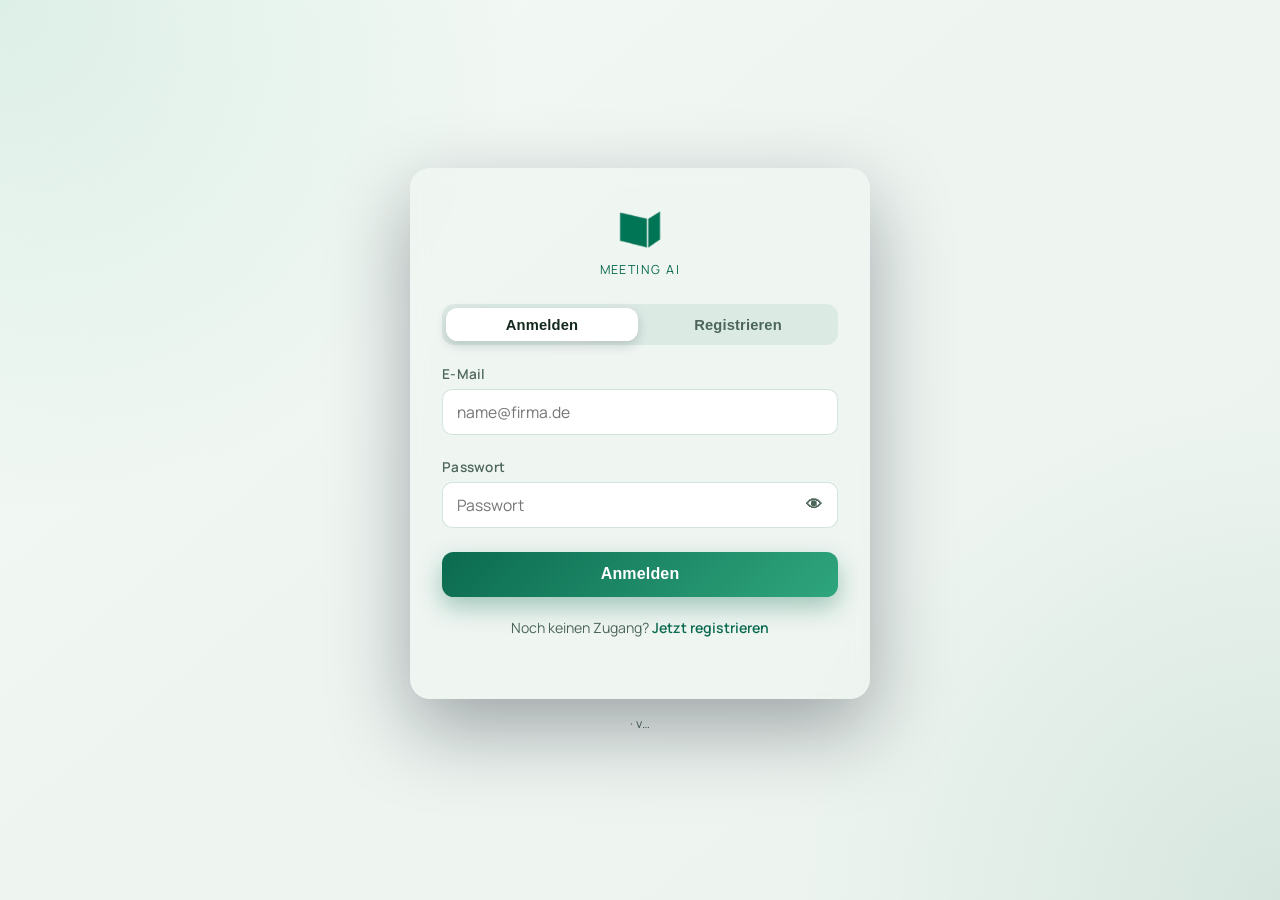
==== commit 3cdc0f6c: "release: 1.0.3 - auth-system + profil + admin-benutzerverwaltung" ====
--- a/frontend/index.html
+++ b/frontend/index.html
@@ -3,15 +3,18 @@
   <head>
     <meta charset="UTF-8" />
     <meta name="viewport" content="width=device-width, initial-scale=1.0" />
+    <meta name="theme-color" content="#0b6a4f" />
+    <meta name="description" content="Aurora Minutes – Meeting-Aufnahme, Transkription und automatische Minutes." />
     <title>Aurora Minutes</title>
+    <link rel="icon" href="favicon.svg" type="image/svg+xml" />
     <link rel="preconnect" href="https://fonts.googleapis.com" />
     <link rel="preconnect" href="https://fonts.gstatic.com" crossorigin />
     <link
       href="https://fonts.googleapis.com/css2?family=Manrope:wght@500;600;700;800&family=Outfit:wght@500;600;700;800&family=Space+Grotesk:wght@400;500;700&display=swap"
       rel="stylesheet"
     />
-    <link rel="stylesheet" href="styles.css" />
-    <script src="config.js?v=20260415a"></script>
+    <link rel="stylesheet" href="styles.css?v=20260526b" />
+    <script src="config.js?v=20260526b"></script>
     <script>
       (function () {
         var cfg = window.__APP_CONFIG__ || {};
@@ -32,6 +35,8 @@
           </button>
           <div id="profileDropdown" class="profile-dropdown hidden" role="menu" aria-label="Benutzer-Menue">
             <p id="profileEmail" class="profile-email">-</p>
+            <a id="profileLinkSelf" class="ghost profile-logout-btn" href="profile.html" role="menuitem" style="display:flex; align-items:center; justify-content:center; text-decoration:none; margin-bottom:0.4rem;">Mein Profil</a>
+            <a id="profileLinkAdmin" class="ghost profile-logout-btn hidden" href="admin.html" role="menuitem" style="display:flex; align-items:center; justify-content:center; text-decoration:none; margin-bottom:0.4rem;">Benutzerverwaltung</a>
             <button id="logoutBtn" class="ghost profile-logout-btn" type="button" role="menuitem">Abmelden</button>
           </div>
         </div>
@@ -235,7 +240,7 @@
 
     <div id="toast" class="toast hidden" role="status" aria-live="polite"></div>
 
-    <script src="release-popup.js?v=20260526a"></script>
-    <script type="module" src="app.js?v=20260415a"></script>
+    <script src="release-popup.js?v=20260526b"></script>
+    <script type="module" src="app.js?v=20260526b"></script>
   </body>
 </html>
--- a/frontend/styles.css
+++ b/frontend/styles.css
@@ -1741,8 +1741,8 @@
   font-weight: 700;
   letter-spacing: 0.08em;
   text-transform: uppercase;
-  color: #5468ff;
-  background: rgba(84, 104, 255, 0.12);
+  color: var(--accent, #27d3ff);
+  background: color-mix(in srgb, var(--accent, #27d3ff) 14%, transparent);
   padding: 0.3rem 0.7rem;
   border-radius: 999px;
   margin: 0 0 0.75rem 0;
@@ -1770,9 +1770,9 @@
   gap: 0.75rem;
   align-items: start;
   padding: 0.55rem 0.75rem;
-  background: rgba(84, 104, 255, 0.06);
+  background: color-mix(in srgb, var(--accent, #27d3ff) 7%, transparent);
   border-radius: 12px;
-  border: 1px solid rgba(84, 104, 255, 0.08);
+  border: 1px solid color-mix(in srgb, var(--accent, #27d3ff) 12%, transparent);
 }
 .release-popup-icon {
   font-size: 1.3rem;
@@ -1803,29 +1803,394 @@
   cursor: pointer;
   font-weight: 600;
   font-size: 0.95rem;
-  background: linear-gradient(135deg, #5468ff 0%, #7a4dff 100%);
+  background: linear-gradient(135deg, var(--accent, #27d3ff) 0%, var(--accent-warm, #2fa67d) 100%);
   color: #ffffff;
-  box-shadow: 0 8px 22px rgba(84, 104, 255, 0.35);
+  box-shadow: 0 8px 22px color-mix(in srgb, var(--accent, #27d3ff) 35%, transparent);
   transition: transform 120ms ease, box-shadow 200ms ease;
 }
 .release-popup-confirm:hover {
   transform: translateY(-1px);
-  box-shadow: 0 10px 26px rgba(84, 104, 255, 0.45);
+  box-shadow: 0 10px 26px color-mix(in srgb, var(--accent, #27d3ff) 45%, transparent);
 }
 .release-popup-confirm:focus-visible {
-  outline: 3px solid rgba(84, 104, 255, 0.45);
+  outline: 3px solid color-mix(in srgb, var(--accent, #27d3ff) 45%, transparent);
   outline-offset: 2px;
 }
 
-[data-theme="meetingai"] .release-popup-badge {
-  color: #d6336c;
-  background: rgba(214, 51, 108, 0.12);
-}
-[data-theme="meetingai"] .release-popup-confirm {
-  background: linear-gradient(135deg, #ff6b90 0%, #d6336c 100%);
-  box-shadow: 0 8px 22px rgba(214, 51, 108, 0.35);
-}
-[data-theme="meetingai"] .release-popup-item {
-  background: rgba(214, 51, 108, 0.06);
-  border-color: rgba(214, 51, 108, 0.08);
-}
+/* ===== Auth-Seiten (Login / Profil / Admin) ===== */
+.auth-body {
+  min-height: 100vh;
+  display: flex;
+  align-items: center;
+  justify-content: center;
+  padding: 2rem 1rem;
+  background: radial-gradient(circle at top, color-mix(in srgb, var(--accent, #27d3ff) 18%, transparent), transparent 55%),
+    var(--bg, #07111f);
+}
+.auth-shell {
+  width: 100%;
+  max-width: 460px;
+  display: grid;
+  gap: 1rem;
+  justify-items: center;
+}
+.auth-card {
+  width: 100%;
+  background: var(--card, rgba(255,255,255,0.06));
+  border-radius: 20px;
+  padding: 2.25rem 2rem;
+  box-shadow: 0 30px 80px rgba(8, 14, 28, 0.35);
+  backdrop-filter: blur(8px);
+  -webkit-backdrop-filter: blur(8px);
+}
+.auth-brand {
+  display: grid;
+  justify-items: center;
+  gap: 0.4rem;
+  margin-bottom: 1.6rem;
+  text-align: center;
+}
+.auth-brand .brand-mark,
+.auth-brand .brand-logo {
+  margin: 0 auto;
+}
+.auth-tabs {
+  display: grid;
+  grid-template-columns: 1fr 1fr;
+  gap: 0.25rem;
+  background: color-mix(in srgb, var(--accent, #27d3ff) 8%, transparent);
+  border-radius: 12px;
+  padding: 0.25rem;
+  margin-bottom: 1.25rem;
+}
+.auth-tab {
+  background: transparent;
+  border: none;
+  padding: 0.55rem 0.75rem;
+  border-radius: 10px;
+  font-weight: 600;
+  font-size: 0.92rem;
+  color: var(--muted, #94a8c5);
+  cursor: pointer;
+  transition: background 160ms ease, color 160ms ease;
+}
+.auth-tab.is-active {
+  background: var(--card, #ffffff);
+  color: var(--text, #0c1322);
+  box-shadow: 0 4px 12px rgba(8, 14, 28, 0.18);
+}
+.auth-tab:focus-visible {
+  outline: 3px solid color-mix(in srgb, var(--accent, #27d3ff) 45%, transparent);
+  outline-offset: 2px;
+}
+.auth-form {
+  display: grid;
+  gap: 1.1rem;
+}
+.auth-field {
+  display: grid;
+  gap: 0.35rem;
+}
+.auth-field label {
+  font-size: 0.85rem;
+  font-weight: 600;
+  letter-spacing: 0.02em;
+  color: var(--muted, #94a8c5);
+}
+.auth-field input {
+  width: 100%;
+  padding: 0.7rem 0.85rem;
+  background: color-mix(in srgb, var(--card, #ffffff) 92%, transparent);
+  color: var(--text, #0c1322);
+  border: 1px solid color-mix(in srgb, var(--accent, #27d3ff) 18%, transparent);
+  border-radius: 10px;
+  font-size: 0.98rem;
+  font-family: inherit;
+  transition: border-color 160ms ease, box-shadow 160ms ease;
+}
+.auth-field input:focus-visible {
+  outline: none;
+  border-color: var(--accent, #27d3ff);
+  box-shadow: 0 0 0 3px color-mix(in srgb, var(--accent, #27d3ff) 30%, transparent);
+}
+.auth-password-wrap {
+  position: relative;
+}
+.auth-password-wrap input {
+  padding-right: 2.6rem;
+}
+.auth-password-toggle {
+  position: absolute;
+  top: 50%;
+  right: 0.55rem;
+  transform: translateY(-50%);
+  background: transparent;
+  border: none;
+  padding: 0.3rem 0.45rem;
+  border-radius: 8px;
+  cursor: pointer;
+  font-size: 1rem;
+  color: var(--muted, #94a8c5);
+  transition: background 160ms ease, color 160ms ease;
+}
+.auth-password-toggle:hover { background: color-mix(in srgb, var(--accent, #27d3ff) 14%, transparent); color: var(--text); }
+.auth-password-toggle:focus-visible {
+  outline: 2px solid var(--accent, #27d3ff);
+  outline-offset: 1px;
+}
+.auth-strength {
+  display: grid;
+  gap: 0.3rem;
+}
+.auth-strength-bar {
+  height: 6px;
+  background: color-mix(in srgb, var(--accent, #27d3ff) 10%, transparent);
+  border-radius: 999px;
+  overflow: hidden;
+}
+.auth-strength-fill {
+  height: 100%;
+  width: 0%;
+  border-radius: 999px;
+  transition: width 200ms ease, background 200ms ease;
+}
+.auth-strength-fill[data-level="0"] { width: 10%; background: #ef4444; }
+.auth-strength-fill[data-level="1"] { width: 30%; background: #f97316; }
+.auth-strength-fill[data-level="2"] { width: 55%; background: #facc15; }
+.auth-strength-fill[data-level="3"] { width: 80%; background: #84cc16; }
+.auth-strength-fill[data-level="4"] { width: 100%; background: #10b981; }
+.auth-strength-label {
+  font-size: 0.78rem;
+  color: var(--muted, #94a8c5);
+}
+.auth-error {
+  font-size: 0.82rem;
+  color: #ef4444;
+  margin: 0;
+  min-height: 0;
+  max-height: 0;
+  overflow: hidden;
+  transition: max-height 160ms ease;
+}
+.auth-error.is-visible {
+  max-height: 3rem;
+  margin-top: 0.1rem;
+}
+.auth-form-error {
+  padding: 0.65rem 0.85rem;
+  background: color-mix(in srgb, #ef4444 18%, transparent);
+  color: #fecaca;
+  border-radius: 10px;
+  font-size: 0.9rem;
+  border: 1px solid color-mix(in srgb, #ef4444 32%, transparent);
+}
+.auth-submit {
+  position: relative;
+  padding: 0.85rem 1.2rem;
+  border-radius: 12px;
+  border: none;
+  background: linear-gradient(135deg, var(--accent, #27d3ff) 0%, var(--accent-warm, #2fa67d) 100%);
+  color: #ffffff;
+  font-weight: 700;
+  font-size: 1rem;
+  cursor: pointer;
+  box-shadow: 0 10px 24px color-mix(in srgb, var(--accent, #27d3ff) 35%, transparent);
+  transition: transform 120ms ease, box-shadow 200ms ease, opacity 160ms ease;
+}
+.auth-submit:hover:not(:disabled) {
+  transform: translateY(-1px);
+}
+.auth-submit:focus-visible {
+  outline: 3px solid color-mix(in srgb, var(--accent, #27d3ff) 45%, transparent);
+  outline-offset: 2px;
+}
+.auth-submit:disabled {
+  opacity: 0.7;
+  cursor: progress;
+}
+.auth-submit-spinner {
+  display: none;
+  position: absolute;
+  width: 1.1rem;
+  height: 1.1rem;
+  right: 1rem;
+  top: 50%;
+  transform: translateY(-50%);
+  border-radius: 999px;
+  border: 2.5px solid rgba(255,255,255,0.4);
+  border-top-color: #ffffff;
+  animation: auth-spin 0.7s linear infinite;
+}
+.auth-submit.is-loading .auth-submit-spinner { display: inline-block; }
+@keyframes auth-spin { to { transform: translateY(-50%) rotate(360deg); } }
+.auth-helper {
+  text-align: center;
+  font-size: 0.88rem;
+  color: var(--muted, #94a8c5);
+  margin: 0.2rem 0 0 0;
+}
+.auth-helper a {
+  color: var(--accent, #27d3ff);
+  font-weight: 600;
+  text-decoration: none;
+}
+.auth-helper a:hover { text-decoration: underline; }
+.auth-status {
+  text-align: center;
+  margin: 0.6rem 0 0 0;
+  font-size: 0.9rem;
+  color: var(--muted, #94a8c5);
+  min-height: 1.2em;
+}
+.auth-footer {
+  text-align: center;
+  font-size: 0.78rem;
+  color: var(--muted, #94a8c5);
+  margin: 0;
+}
+
+/* ===== Profil-Seite ===== */
+.profile-page {
+  max-width: 720px;
+  margin: 0 auto;
+  padding: 2rem 1rem;
+}
+.profile-back {
+  display: inline-flex;
+  align-items: center;
+  gap: 0.4rem;
+  color: var(--muted, #94a8c5);
+  text-decoration: none;
+  font-size: 0.9rem;
+  margin-bottom: 1rem;
+}
+.profile-back:hover { color: var(--accent, #27d3ff); }
+.profile-card {
+  background: var(--card);
+  border-radius: 18px;
+  padding: 2rem;
+  margin-bottom: 1.5rem;
+  box-shadow: 0 20px 60px rgba(8, 14, 28, 0.18);
+}
+.profile-card h2 {
+  margin-top: 0;
+  margin-bottom: 0.4rem;
+}
+.profile-card .hint {
+  margin-top: 0;
+}
+.profile-readonly-row {
+  display: grid;
+  grid-template-columns: 140px 1fr;
+  gap: 1rem;
+  padding: 0.6rem 0;
+  border-top: 1px solid color-mix(in srgb, var(--accent, #27d3ff) 10%, transparent);
+}
+.profile-readonly-row:first-of-type { border-top: none; }
+.profile-readonly-row span:first-child {
+  color: var(--muted, #94a8c5);
+  font-size: 0.85rem;
+}
+.profile-row-success {
+  padding: 0.55rem 0.8rem;
+  border-radius: 8px;
+  background: color-mix(in srgb, #10b981 22%, transparent);
+  color: #d1fae5;
+  font-size: 0.88rem;
+  margin-top: 0.5rem;
+}
+
+/* ===== Admin User Table ===== */
+.admin-table-wrap {
+  overflow-x: auto;
+  margin-top: 1rem;
+}
+.admin-table {
+  width: 100%;
+  border-collapse: collapse;
+  font-size: 0.92rem;
+}
+.admin-table th,
+.admin-table td {
+  text-align: left;
+  padding: 0.7rem 0.6rem;
+  border-bottom: 1px solid color-mix(in srgb, var(--accent, #27d3ff) 10%, transparent);
+}
+.admin-table th {
+  color: var(--muted, #94a8c5);
+  font-weight: 600;
+  font-size: 0.78rem;
+  letter-spacing: 0.04em;
+  text-transform: uppercase;
+}
+.admin-pill {
+  display: inline-block;
+  padding: 0.15rem 0.55rem;
+  border-radius: 999px;
+  font-size: 0.74rem;
+  font-weight: 600;
+  letter-spacing: 0.02em;
+}
+.admin-pill-admin {
+  background: color-mix(in srgb, var(--accent, #27d3ff) 22%, transparent);
+  color: var(--accent, #27d3ff);
+}
+.admin-pill-inactive {
+  background: color-mix(in srgb, #ef4444 20%, transparent);
+  color: #fecaca;
+}
+.admin-pill-active {
+  background: color-mix(in srgb, #10b981 22%, transparent);
+  color: #d1fae5;
+}
+.admin-action-cell {
+  white-space: nowrap;
+}
+.admin-action-cell button {
+  margin-left: 0.3rem;
+}
+.admin-action-cell button:first-child {
+  margin-left: 0;
+}
+.admin-empty {
+  padding: 2rem;
+  text-align: center;
+  color: var(--muted, #94a8c5);
+}
+
+/* ===== Generisches Confirm-Dialog ===== */
+.confirm-overlay {
+  position: fixed;
+  inset: 0;
+  background: rgba(8, 14, 28, 0.55);
+  backdrop-filter: blur(4px);
+  display: flex;
+  align-items: center;
+  justify-content: center;
+  z-index: 11000;
+  padding: 1rem;
+}
+.confirm-card {
+  background: var(--card, #ffffff);
+  color: var(--text, #0c1322);
+  border-radius: 16px;
+  max-width: 420px;
+  width: 100%;
+  padding: 1.6rem 1.8rem;
+  box-shadow: 0 30px 70px rgba(8, 14, 28, 0.35);
+}
+.confirm-card h3 { margin: 0 0 0.4rem 0; }
+.confirm-card p { margin: 0 0 1.2rem 0; color: var(--muted, #5a6378); }
+.confirm-actions {
+  display: flex;
+  gap: 0.6rem;
+  justify-content: flex-end;
+}
+
+@media (max-width: 600px) {
+  .auth-card { padding: 1.5rem 1.25rem; }
+  .profile-readonly-row {
+    grid-template-columns: 1fr;
+    gap: 0.2rem;
+  }
+}
